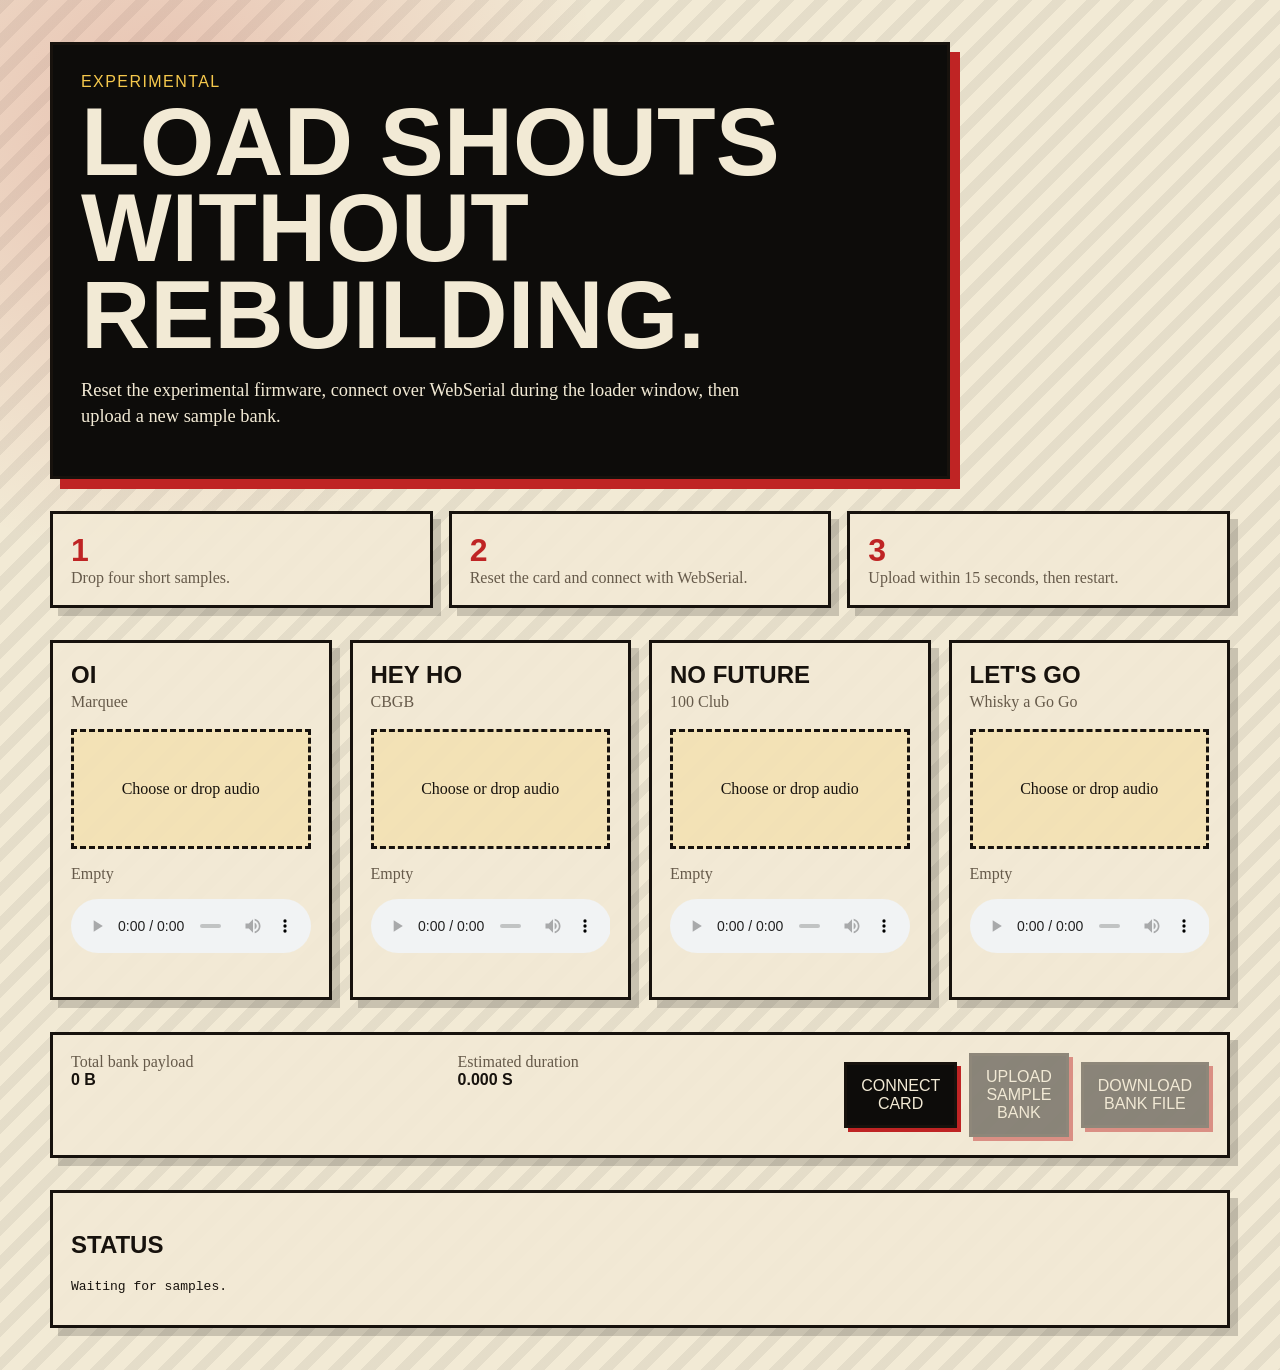
==== experiments/webserial_sample_loader/web/index.html @ 3e7b9921 "Add WebSerial sample loader experiment" ====
<!doctype html>
<html lang="en">
<head>
  <meta charset="utf-8">
  <meta name="viewport" content="width=device-width, initial-scale=1">
  <title>Punk Confusion WebSerial Loader</title>
  <link rel="stylesheet" href="styles.css">
</head>
<body>
  <main class="shell">
    <section class="hero">
      <p class="eyebrow">Experimental</p>
      <h1>Load shouts without rebuilding.</h1>
      <p>
        Reset the experimental firmware, connect over WebSerial during the
        loader window, then upload a new sample bank.
      </p>
    </section>

    <section class="steps">
      <div><strong>1</strong><span>Drop four short samples.</span></div>
      <div><strong>2</strong><span>Reset the card and connect with WebSerial.</span></div>
      <div><strong>3</strong><span>Upload within 15 seconds, then restart.</span></div>
    </section>

    <section class="slots" id="slots"></section>

    <section class="panel">
      <div>
        <span>Total bank payload</span>
        <strong id="payloadSize">0 KB</strong>
      </div>
      <div>
        <span>Estimated duration</span>
        <strong id="duration">0.000 s</strong>
      </div>
      <div class="actions">
        <button id="connect">Connect card</button>
        <button id="upload" disabled>Upload sample bank</button>
        <button id="download" disabled>Download bank file</button>
      </div>
    </section>

    <section class="log" aria-live="polite">
      <h2>Status</h2>
      <pre id="log">Waiting for samples.</pre>
    </section>
  </main>

  <template id="slotTemplate">
    <article class="slot">
      <h2></h2>
      <p class="venue"></p>
      <label class="drop">
        <input type="file" accept="audio/*,.wav,.aif,.aiff">
        <span>Choose or drop audio</span>
      </label>
      <p class="info">Empty</p>
      <audio controls></audio>
    </article>
  </template>

  <script src="app.js"></script>
</body>
</html>
---- experiments/webserial_sample_loader/web/styles.css ----
:root {
  --paper: #f2ead5;
  --ink: #17120d;
  --red: #bf2424;
  --yellow: #f5c84c;
  --muted: #665a4a;
  --black: #0d0c0a;
}

* {
  box-sizing: border-box;
}

body {
  margin: 0;
  color: var(--ink);
  font-family: Georgia, "Times New Roman", serif;
  background:
    radial-gradient(circle at 12% 8%, rgba(191, 36, 36, 0.2), transparent 28rem),
    repeating-linear-gradient(135deg, rgba(13, 12, 10, 0.06), rgba(13, 12, 10, 0.06) 10px, transparent 10px, transparent 24px),
    var(--paper);
}

button,
input {
  font: inherit;
}

.shell {
  width: min(1180px, calc(100% - 32px));
  margin: 0 auto;
  padding: 42px 0;
}

.hero,
.panel,
.log,
.steps div,
.slot {
  border: 3px solid var(--ink);
  background: rgba(242, 234, 213, 0.92);
  box-shadow: 8px 8px 0 rgba(13, 12, 10, 0.18);
}

.hero {
  max-width: 900px;
  padding: 28px;
  color: var(--paper);
  background: var(--black);
  box-shadow: 10px 10px 0 var(--red);
}

.eyebrow,
h1,
h2,
button,
.steps strong,
.panel strong {
  font-family: "Arial Black", Impact, sans-serif;
  text-transform: uppercase;
}

.eyebrow {
  margin: 0 0 8px;
  color: var(--yellow);
  letter-spacing: 0.09em;
}

h1 {
  margin: 0;
  font-size: clamp(2.6rem, 8vw, 6rem);
  line-height: 0.9;
}

.hero p:last-child {
  max-width: 680px;
  font-size: 1.15rem;
  line-height: 1.45;
}

.steps,
.panel {
  display: grid;
  grid-template-columns: repeat(3, 1fr);
  gap: 16px;
  margin: 32px 0;
}

.steps div,
.panel > div,
.log {
  padding: 18px;
}

.steps strong,
.panel span,
.panel strong {
  display: block;
}

.steps strong {
  color: var(--red);
  font-size: 2rem;
}

.steps span,
.panel span,
.info,
.venue {
  color: var(--muted);
}

.slots {
  display: grid;
  grid-template-columns: repeat(4, 1fr);
  gap: 18px;
}

.slot {
  min-height: 360px;
  padding: 18px;
}

.slot h2 {
  margin: 0 0 4px;
}

.venue {
  margin: 0 0 18px;
}

.drop {
  display: grid;
  min-height: 120px;
  place-items: center;
  padding: 16px;
  border: 3px dashed var(--ink);
  background: rgba(245, 200, 76, 0.22);
  text-align: center;
  cursor: pointer;
}

.drop.dragover {
  color: var(--paper);
  background: var(--red);
}

.drop input {
  position: absolute;
  width: 1px;
  height: 1px;
  opacity: 0;
}

audio {
  width: 100%;
}

.actions {
  display: flex;
  gap: 12px;
  align-items: center;
  justify-content: flex-end;
}

button {
  border: 3px solid var(--ink);
  padding: 12px 14px;
  color: var(--paper);
  background: var(--black);
  box-shadow: 4px 4px 0 var(--red);
  cursor: pointer;
}

button:disabled {
  cursor: not-allowed;
  opacity: 0.45;
}

pre {
  white-space: pre-wrap;
}

@media (max-width: 900px) {
  .steps,
  .panel,
  .slots {
    grid-template-columns: 1fr;
  }
}
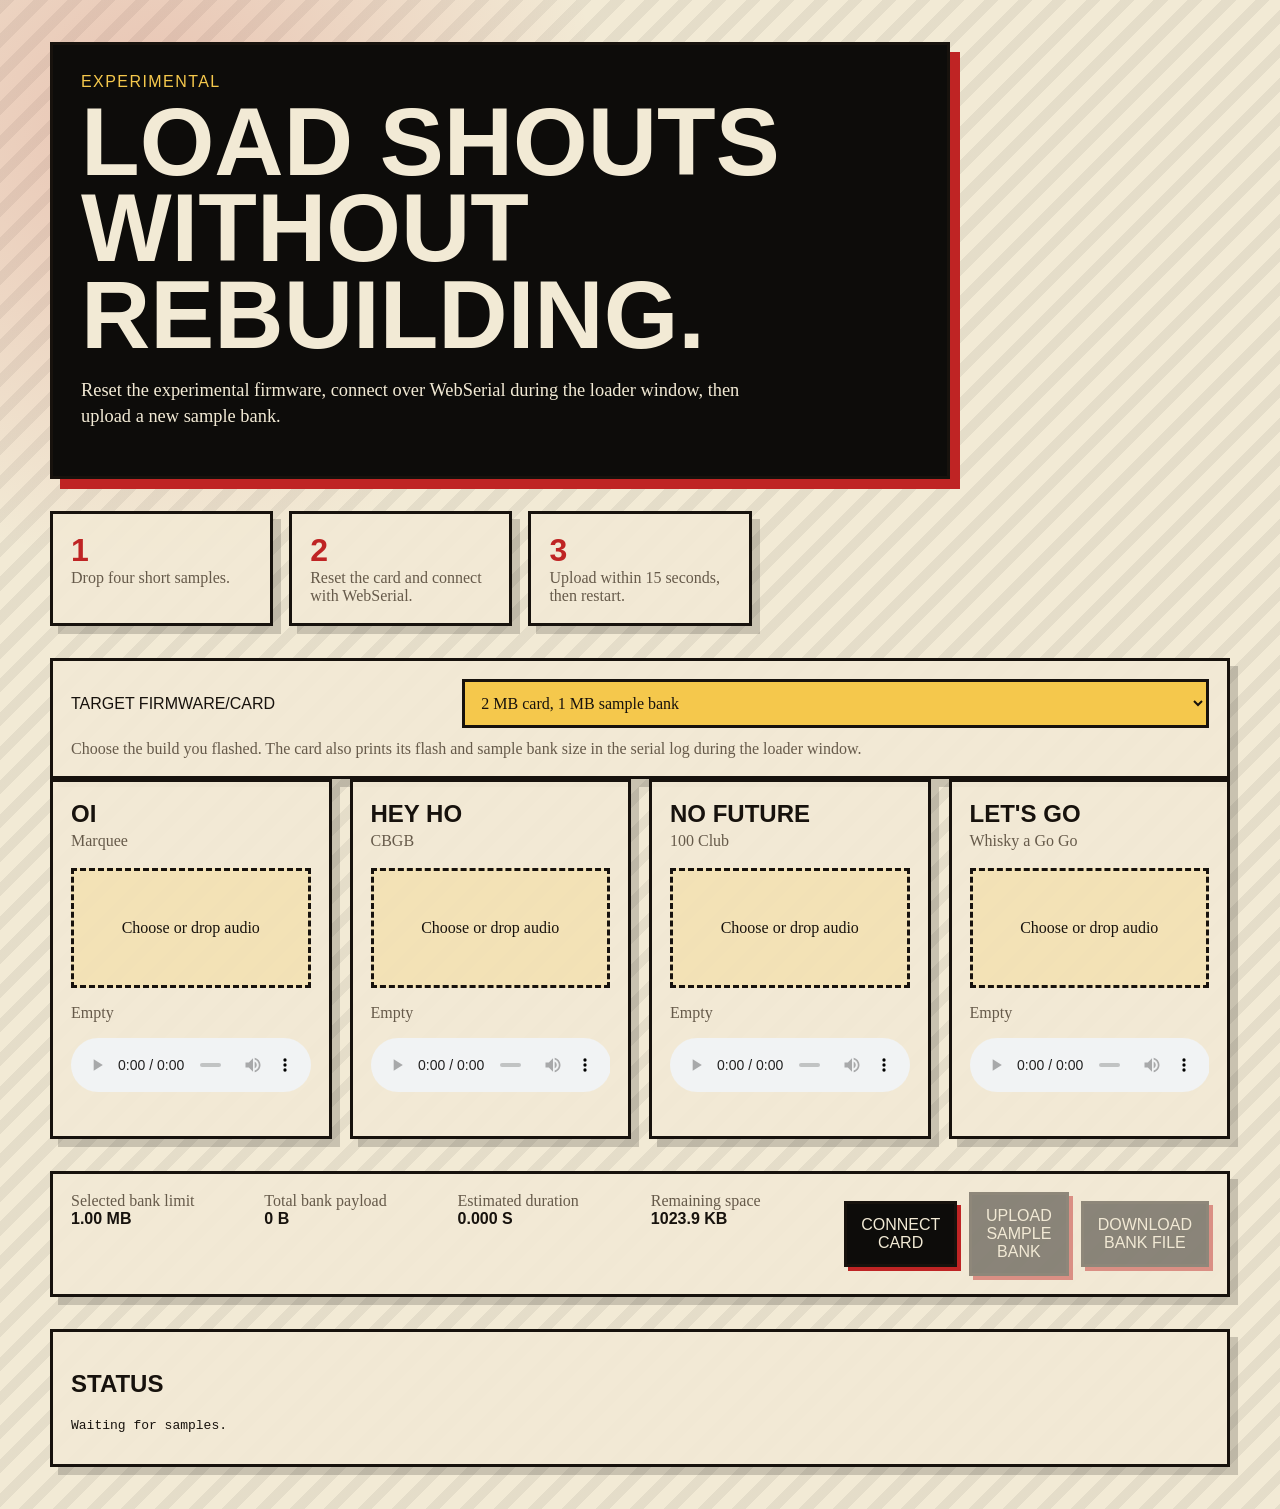
==== commit 5ae6c2cc: "Add 2MB and 16MB WebSerial sample loader builds" ====
--- a/experiments/webserial_sample_loader/web/index.html
+++ b/experiments/webserial_sample_loader/web/index.html
@@ -23,9 +23,25 @@
       <div><strong>3</strong><span>Upload within 15 seconds, then restart.</span></div>
     </section>
 
+    <section class="target">
+      <label for="buildSelect">Target firmware/card</label>
+      <select id="buildSelect">
+        <option value="2mb">2 MB card, 1 MB sample bank</option>
+        <option value="16mb">16 MB card, 14 MB sample bank</option>
+      </select>
+      <p>
+        Choose the build you flashed. The card also prints its flash and sample
+        bank size in the serial log during the loader window.
+      </p>
+    </section>
+
     <section class="slots" id="slots"></section>
 
     <section class="panel">
+      <div>
+        <span>Selected bank limit</span>
+        <strong id="bankLimit">1.00 MB</strong>
+      </div>
       <div>
         <span>Total bank payload</span>
         <strong id="payloadSize">0 KB</strong>
@@ -33,6 +49,10 @@
       <div>
         <span>Estimated duration</span>
         <strong id="duration">0.000 s</strong>
+      </div>
+      <div>
+        <span>Remaining space</span>
+        <strong id="remaining">1.00 MB</strong>
       </div>
       <div class="actions">
         <button id="connect">Connect card</button>
--- a/experiments/webserial_sample_loader/web/styles.css
+++ b/experiments/webserial_sample_loader/web/styles.css
@@ -22,7 +22,8 @@
 }
 
 button,
-input {
+input,
+select {
   font: inherit;
 }
 
@@ -35,6 +36,7 @@
 .hero,
 .panel,
 .log,
+.target,
 .steps div,
 .slot {
   border: 3px solid var(--ink);
@@ -81,9 +83,37 @@
 .steps,
 .panel {
   display: grid;
-  grid-template-columns: repeat(3, 1fr);
+  grid-template-columns: repeat(5, 1fr);
   gap: 16px;
   margin: 32px 0;
+}
+
+.target {
+  display: grid;
+  grid-template-columns: minmax(180px, 1fr) minmax(260px, 2fr);
+  gap: 12px 18px;
+  align-items: center;
+  margin: 32px 0 0;
+  padding: 18px;
+}
+
+.target label {
+  font-family: "Arial Black", Impact, sans-serif;
+  text-transform: uppercase;
+}
+
+.target select {
+  width: 100%;
+  border: 3px solid var(--ink);
+  padding: 12px;
+  color: var(--ink);
+  background: var(--yellow);
+}
+
+.target p {
+  grid-column: 1 / -1;
+  margin: 0;
+  color: var(--muted);
 }
 
 .steps div,
@@ -184,7 +214,8 @@
 @media (max-width: 900px) {
   .steps,
   .panel,
-  .slots {
+  .slots,
+  .target {
     grid-template-columns: 1fr;
   }
 }
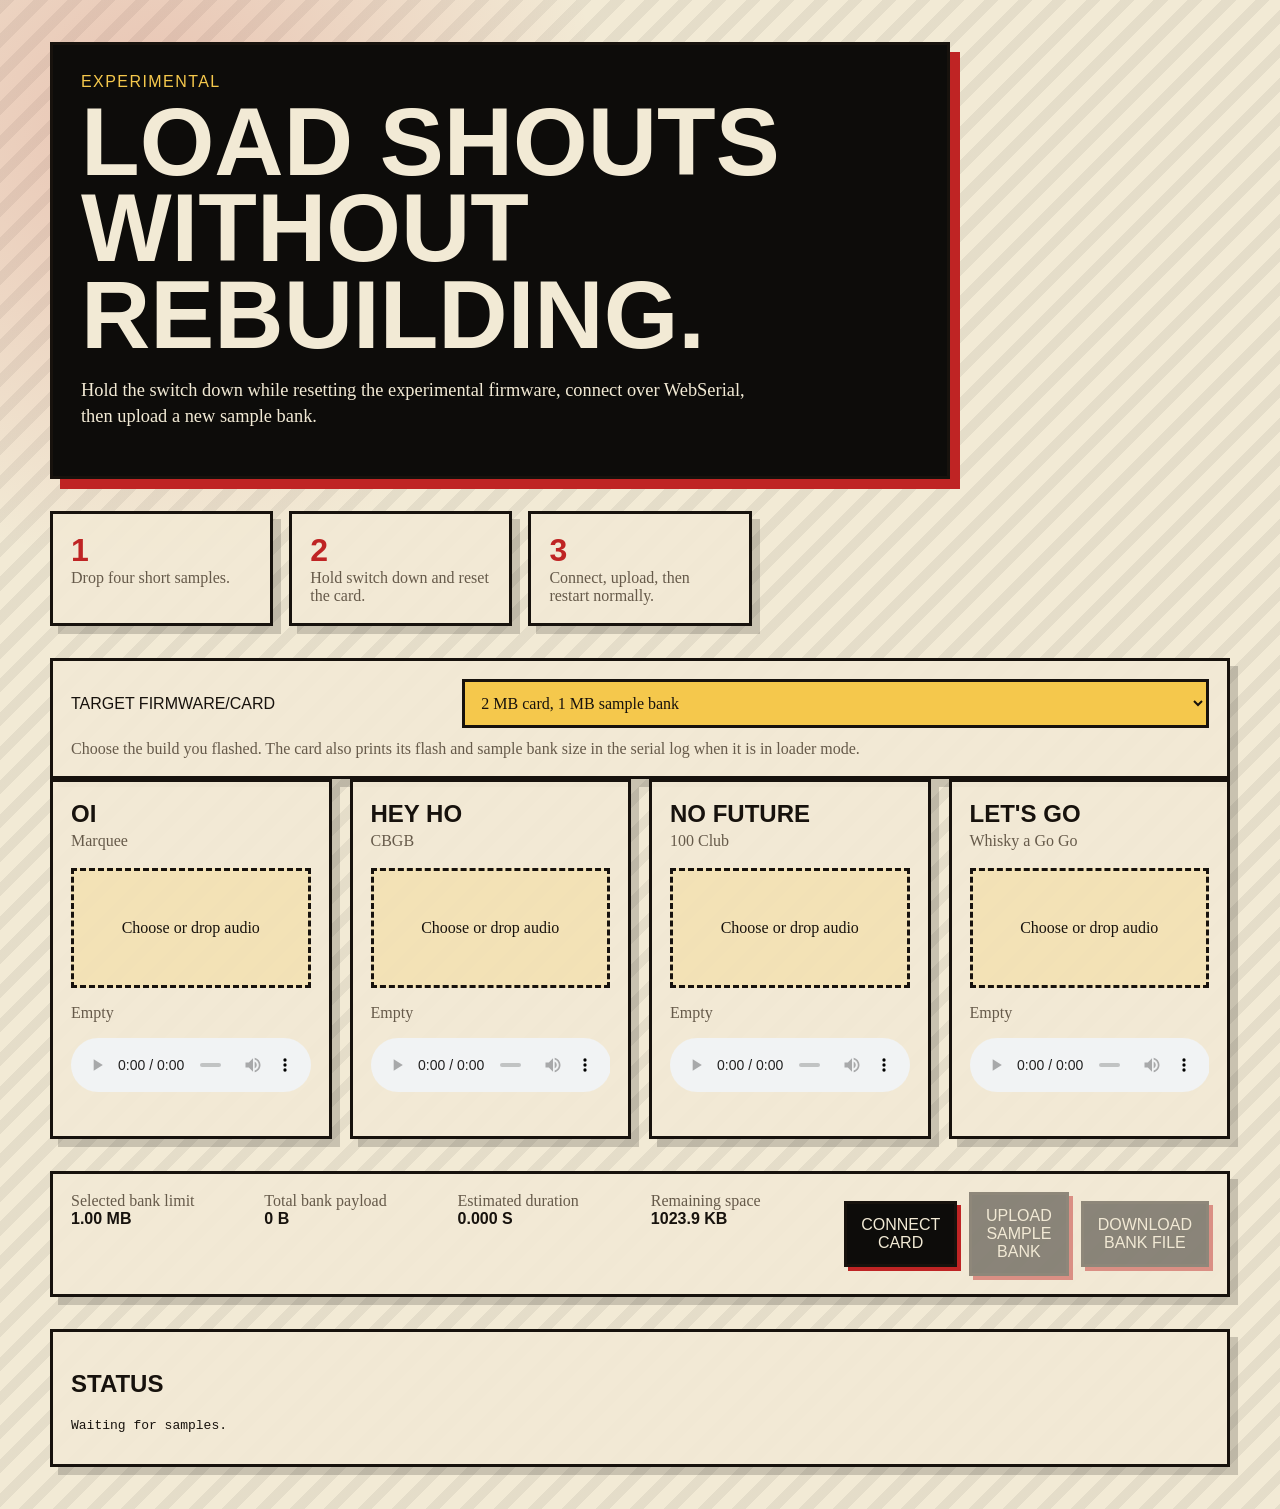
==== commit 3ef50def: "Use switch boot gesture for WebSerial loader" ====
--- a/experiments/webserial_sample_loader/web/index.html
+++ b/experiments/webserial_sample_loader/web/index.html
@@ -12,15 +12,15 @@
       <p class="eyebrow">Experimental</p>
       <h1>Load shouts without rebuilding.</h1>
       <p>
-        Reset the experimental firmware, connect over WebSerial during the
-        loader window, then upload a new sample bank.
+        Hold the switch down while resetting the experimental firmware, connect
+        over WebSerial, then upload a new sample bank.
       </p>
     </section>
 
     <section class="steps">
       <div><strong>1</strong><span>Drop four short samples.</span></div>
-      <div><strong>2</strong><span>Reset the card and connect with WebSerial.</span></div>
-      <div><strong>3</strong><span>Upload within 15 seconds, then restart.</span></div>
+      <div><strong>2</strong><span>Hold switch down and reset the card.</span></div>
+      <div><strong>3</strong><span>Connect, upload, then restart normally.</span></div>
     </section>
 
     <section class="target">
@@ -31,7 +31,7 @@
       </select>
       <p>
         Choose the build you flashed. The card also prints its flash and sample
-        bank size in the serial log during the loader window.
+        bank size in the serial log when it is in loader mode.
       </p>
     </section>
 
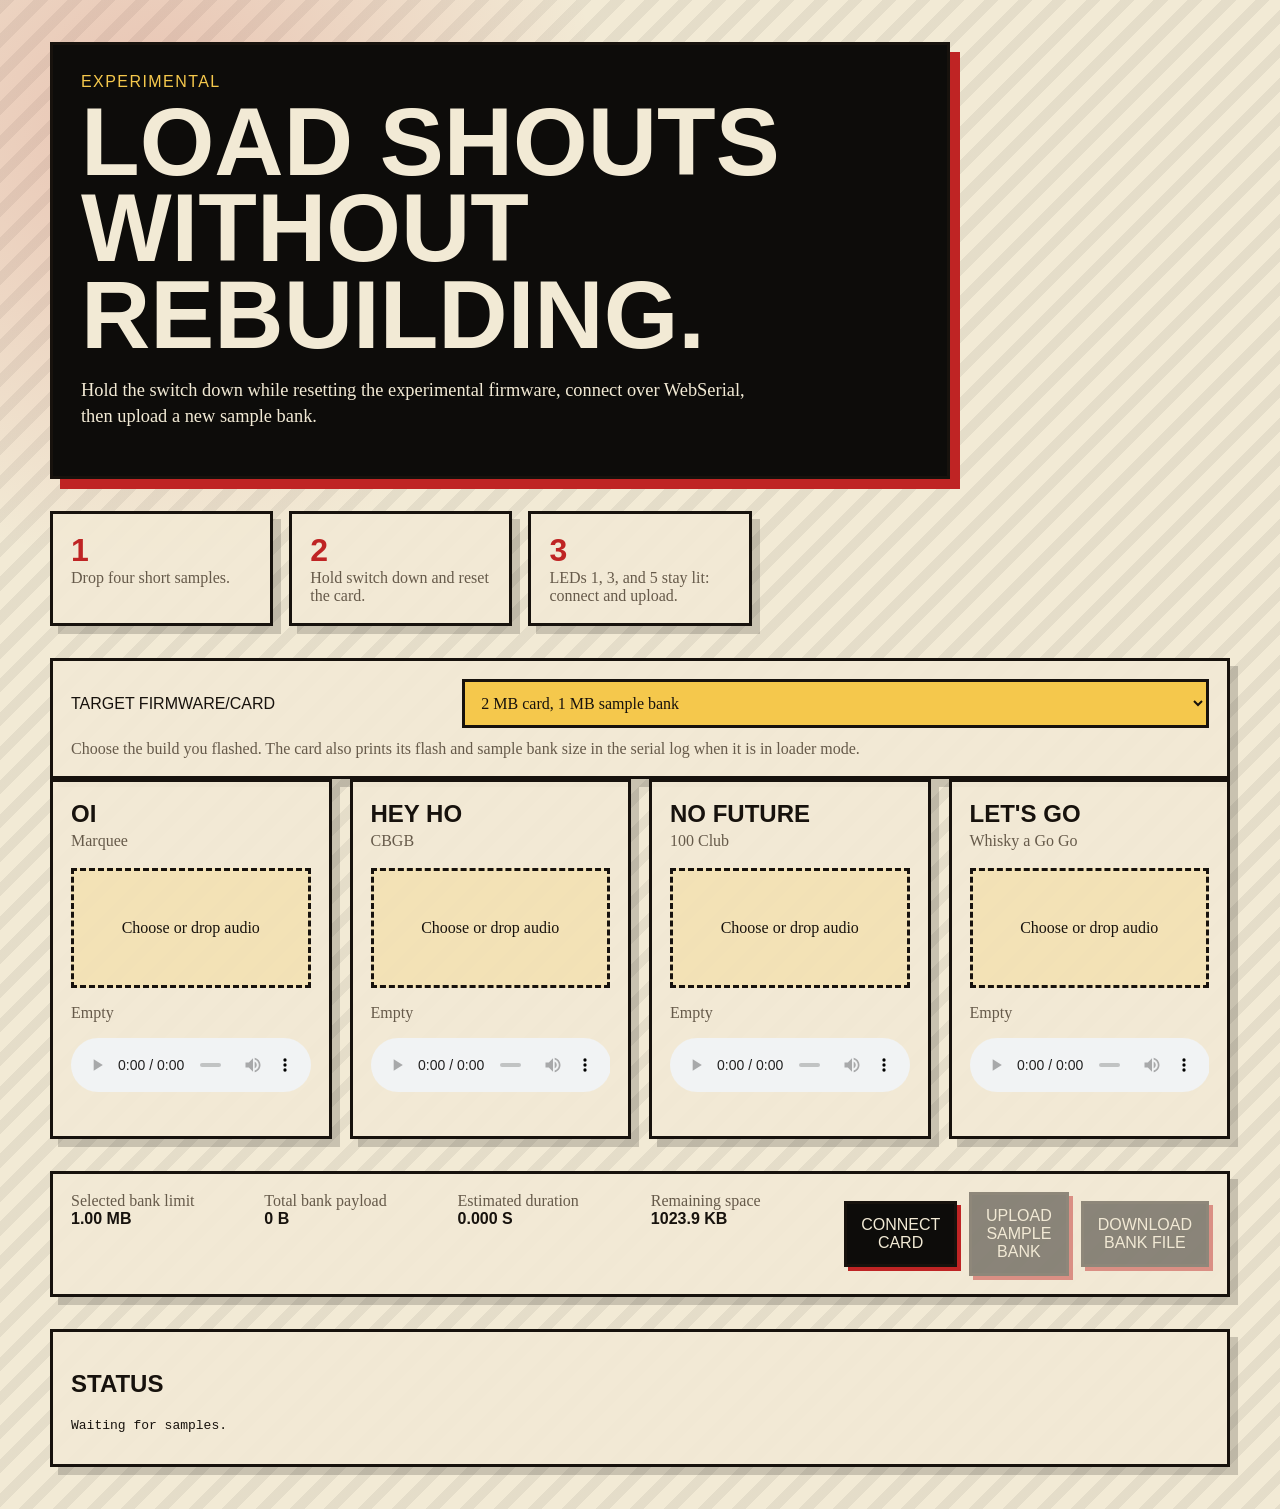
==== commit df49f172: "Add LED confirmation for sample loader mode" ====
--- a/experiments/webserial_sample_loader/web/index.html
+++ b/experiments/webserial_sample_loader/web/index.html
@@ -20,7 +20,7 @@
     <section class="steps">
       <div><strong>1</strong><span>Drop four short samples.</span></div>
       <div><strong>2</strong><span>Hold switch down and reset the card.</span></div>
-      <div><strong>3</strong><span>Connect, upload, then restart normally.</span></div>
+      <div><strong>3</strong><span>LEDs 1, 3, and 5 stay lit: connect and upload.</span></div>
     </section>
 
     <section class="target">
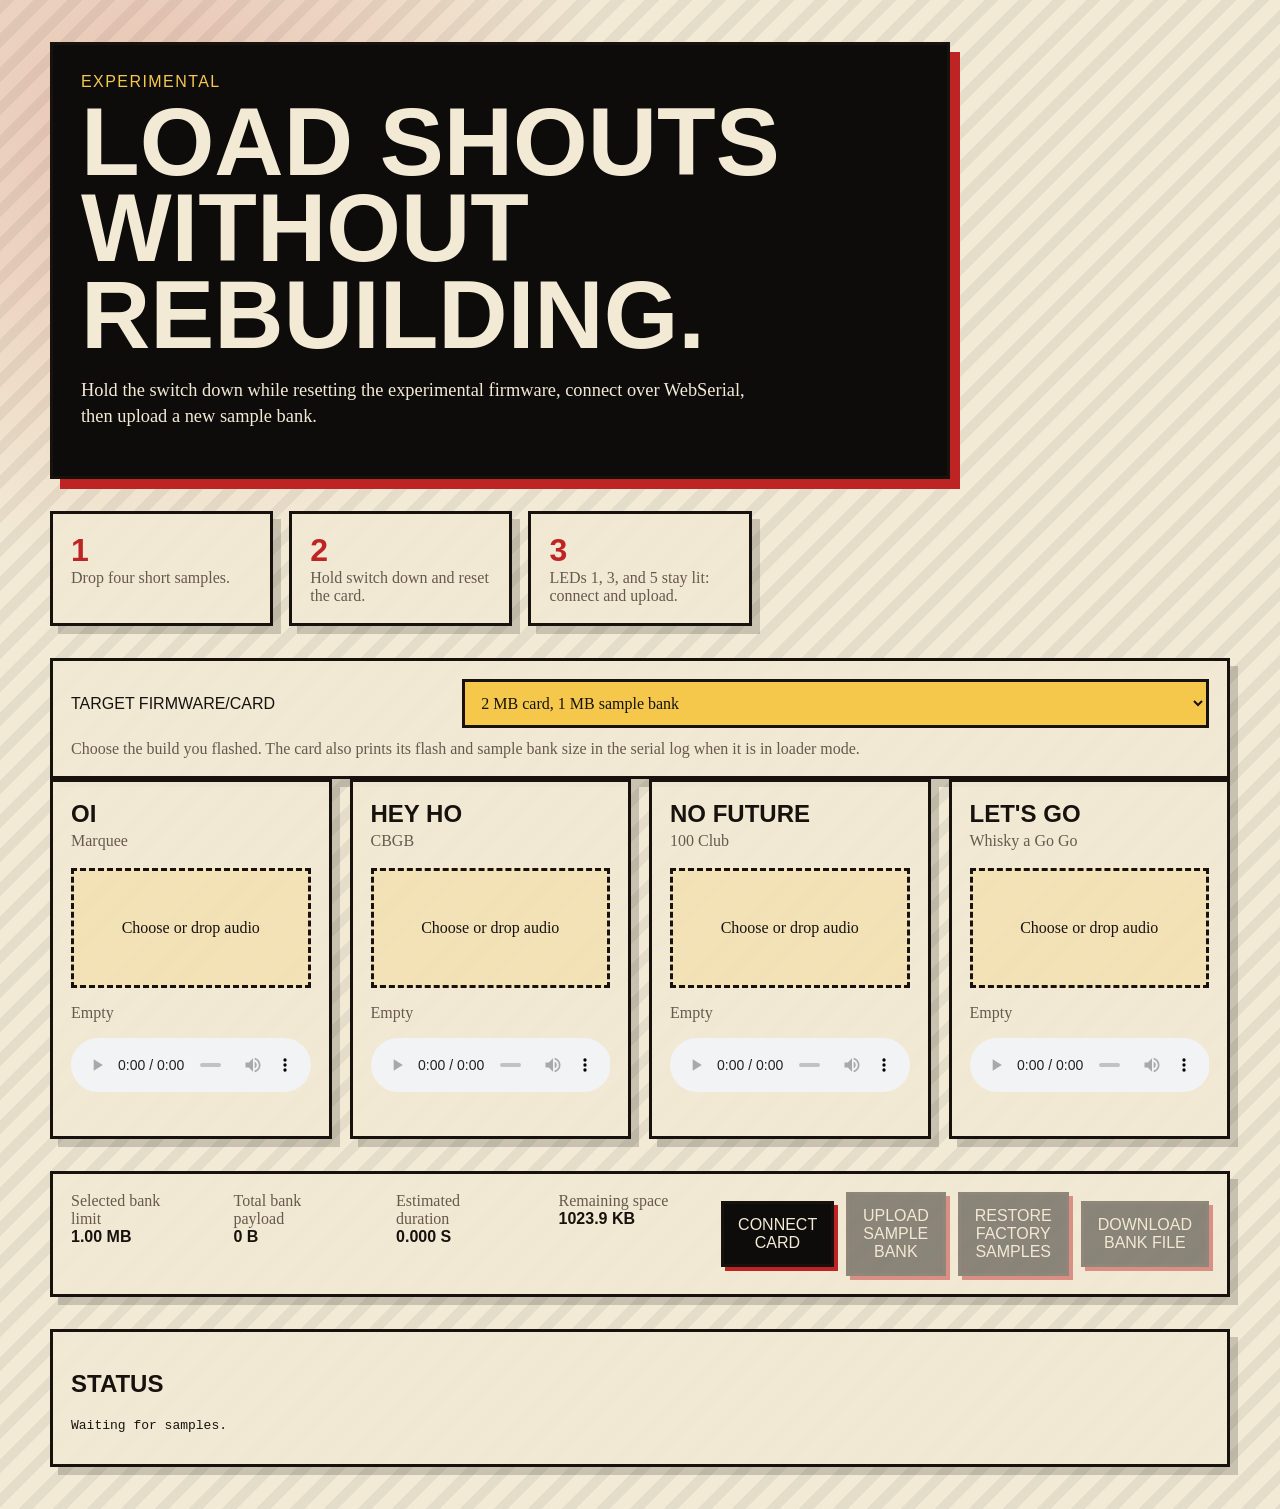
==== commit 37aa398a: "Add factory restore command for sample loader" ====
--- a/experiments/webserial_sample_loader/web/index.html
+++ b/experiments/webserial_sample_loader/web/index.html
@@ -57,6 +57,7 @@
       <div class="actions">
         <button id="connect">Connect card</button>
         <button id="upload" disabled>Upload sample bank</button>
+        <button id="restore" disabled>Restore factory samples</button>
         <button id="download" disabled>Download bank file</button>
       </div>
     </section>
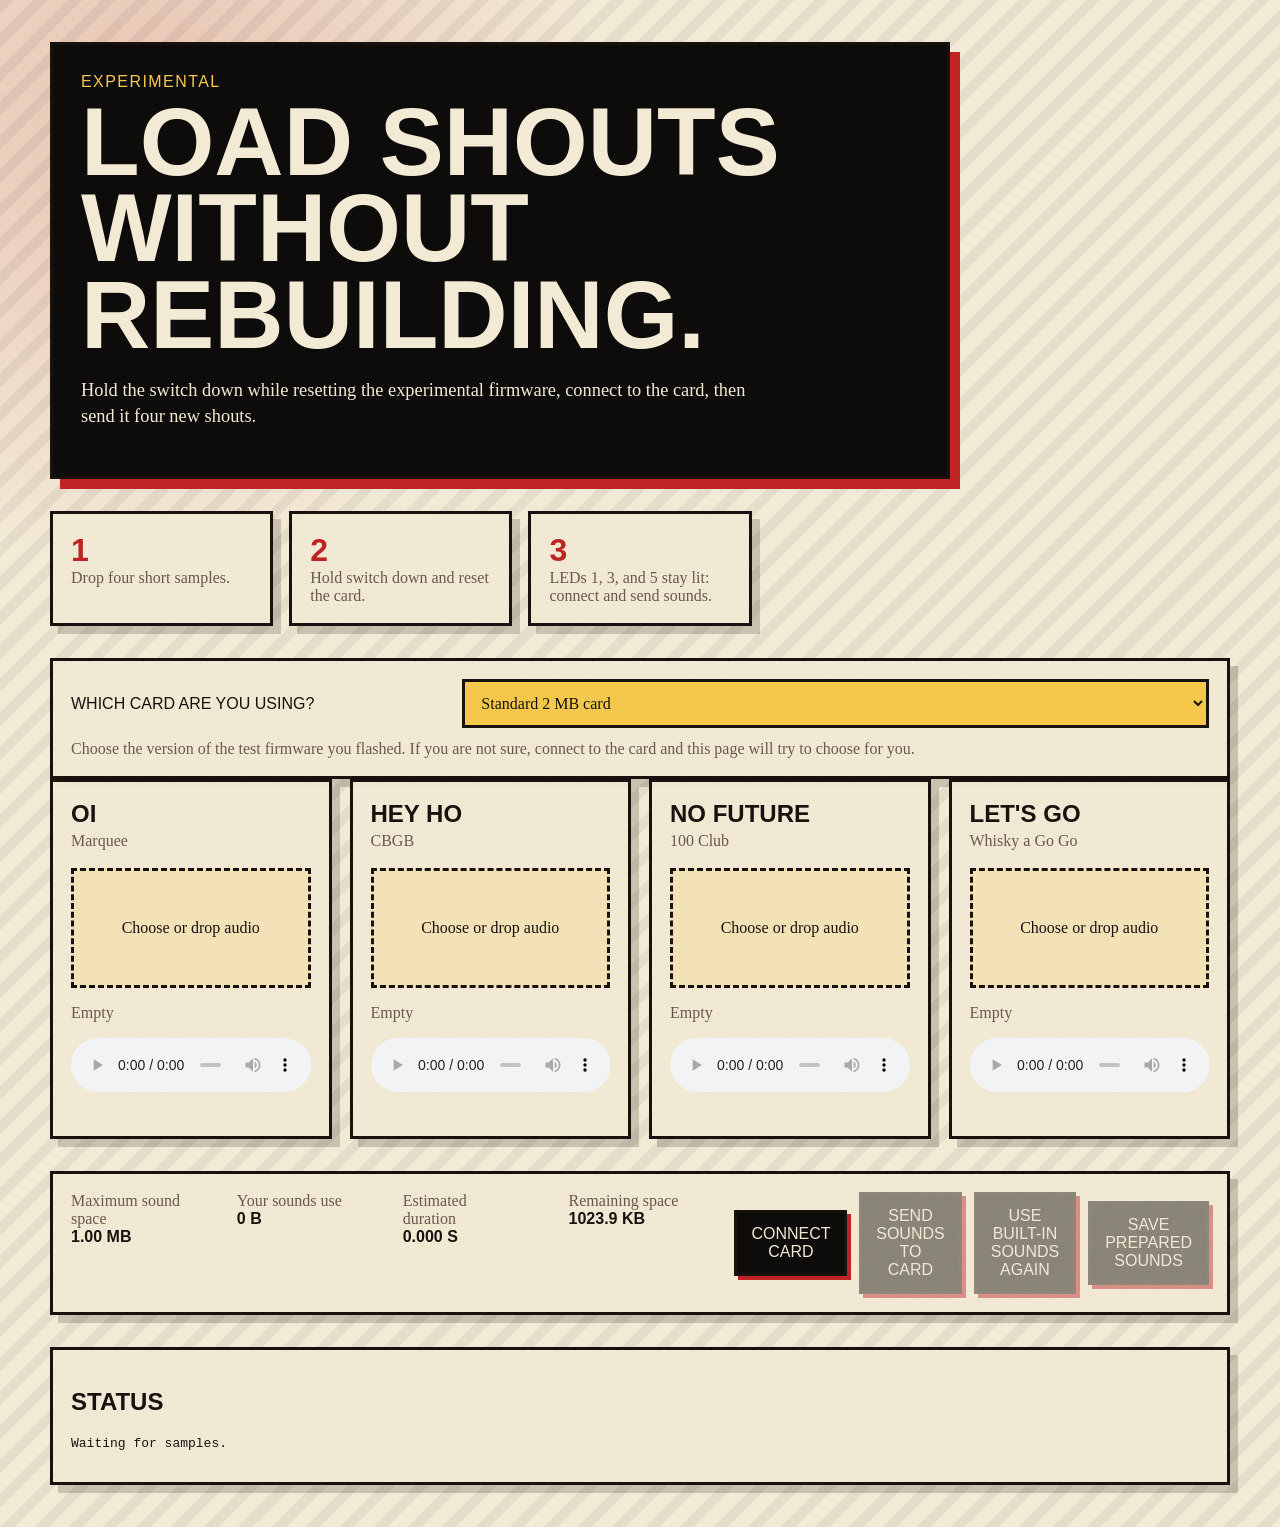
==== commit d42709f1: "Clarify WebSerial sample loader buttons" ====
--- a/experiments/webserial_sample_loader/web/index.html
+++ b/experiments/webserial_sample_loader/web/index.html
@@ -13,25 +13,25 @@
       <h1>Load shouts without rebuilding.</h1>
       <p>
         Hold the switch down while resetting the experimental firmware, connect
-        over WebSerial, then upload a new sample bank.
+        to the card, then send it four new shouts.
       </p>
     </section>
 
     <section class="steps">
       <div><strong>1</strong><span>Drop four short samples.</span></div>
       <div><strong>2</strong><span>Hold switch down and reset the card.</span></div>
-      <div><strong>3</strong><span>LEDs 1, 3, and 5 stay lit: connect and upload.</span></div>
+      <div><strong>3</strong><span>LEDs 1, 3, and 5 stay lit: connect and send sounds.</span></div>
     </section>
 
     <section class="target">
-      <label for="buildSelect">Target firmware/card</label>
+      <label for="buildSelect">Which card are you using?</label>
       <select id="buildSelect">
-        <option value="2mb">2 MB card, 1 MB sample bank</option>
-        <option value="16mb">16 MB card, 14 MB sample bank</option>
+        <option value="2mb">Standard 2 MB card</option>
+        <option value="16mb">Large 16 MB card</option>
       </select>
       <p>
-        Choose the build you flashed. The card also prints its flash and sample
-        bank size in the serial log when it is in loader mode.
+        Choose the version of the test firmware you flashed. If you are not
+        sure, connect to the card and this page will try to choose for you.
       </p>
     </section>
 
@@ -39,11 +39,11 @@
 
     <section class="panel">
       <div>
-        <span>Selected bank limit</span>
+        <span>Maximum sound space</span>
         <strong id="bankLimit">1.00 MB</strong>
       </div>
       <div>
-        <span>Total bank payload</span>
+        <span>Your sounds use</span>
         <strong id="payloadSize">0 KB</strong>
       </div>
       <div>
@@ -56,9 +56,9 @@
       </div>
       <div class="actions">
         <button id="connect">Connect card</button>
-        <button id="upload" disabled>Upload sample bank</button>
-        <button id="restore" disabled>Restore factory samples</button>
-        <button id="download" disabled>Download bank file</button>
+        <button id="upload" disabled>Send sounds to card</button>
+        <button id="restore" disabled>Use built-in sounds again</button>
+        <button id="download" disabled>Save prepared sounds</button>
       </div>
     </section>
 
